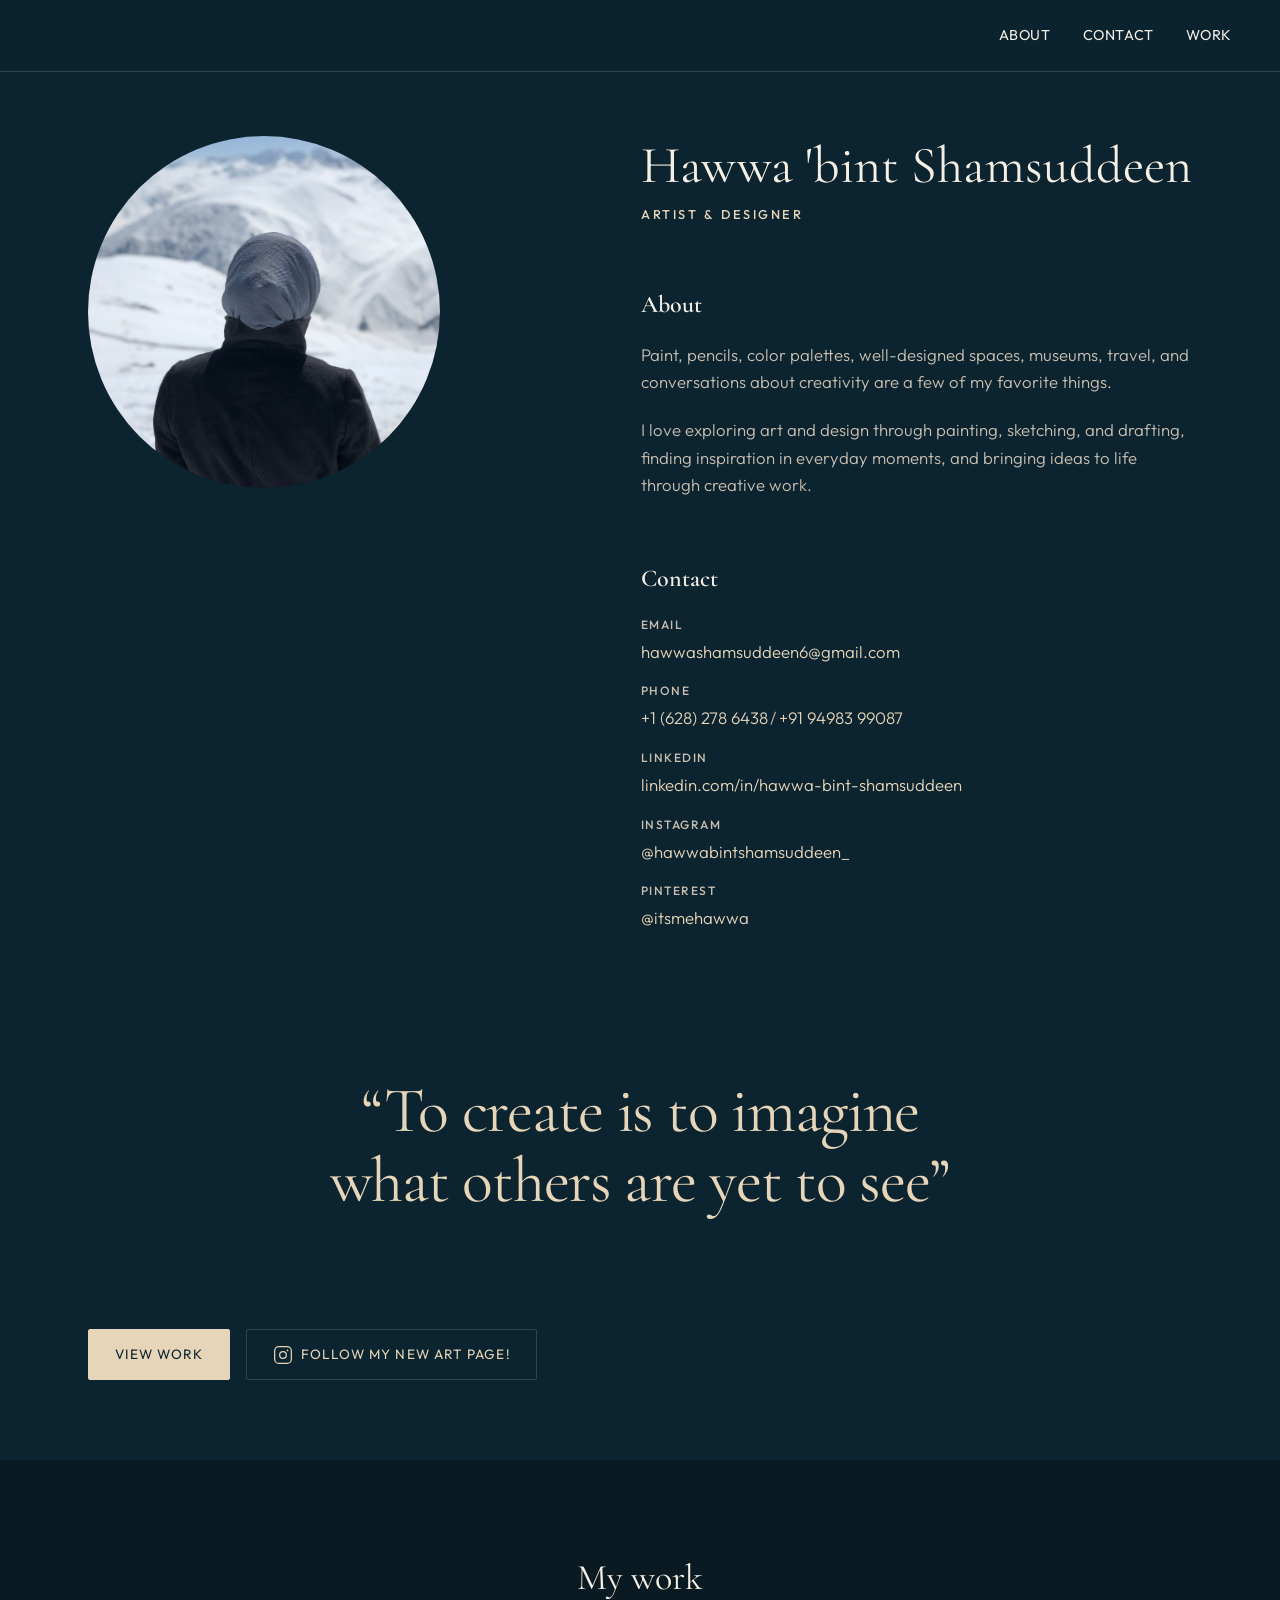
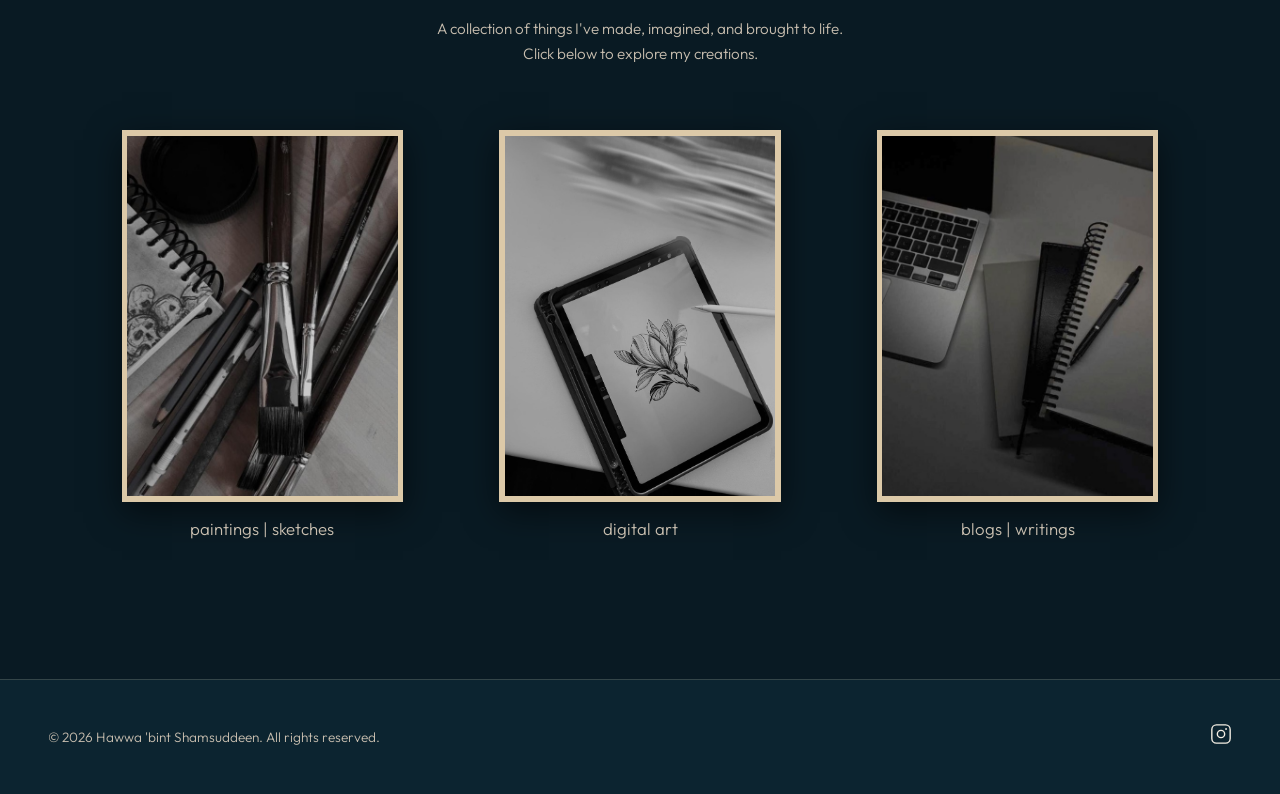
==== index.html @ 3f2b452b "Point the hero Instagram CTA to the new art page. Co-authored-by: Cursor <cursoragent@cursor.com>" ====
<!DOCTYPE html>
<html lang="en">
  <head>
    <meta charset="UTF-8" />
    <script>
      (function () {
        if (location.pathname.startsWith("/portfolio")) {
          var base = document.createElement("base");
          base.href = "/portfolio/";
          document.head.appendChild(base);
        }
      })();
    </script>
    <meta name="viewport" content="width=device-width, initial-scale=1.0" />
    <link rel="canonical" href="https://itsmehawwa.github.io/portfolio/" />
    <meta
      name="description"
      content="Portfolio of Hawwa 'bint Shamsuddeen — artist and designer. Paintings, illustration, and visual design."
    />
    <title>Hawwa 'bint Shamsuddeen — Artist & Designer</title>
    <link rel="preconnect" href="https://fonts.googleapis.com" />
    <link rel="preconnect" href="https://fonts.gstatic.com" crossorigin />
    <link
      href="https://fonts.googleapis.com/css2?family=Cormorant+Garamond:ital,wght@0,400;0,600;1,400&family=Outfit:wght@300;400;500&display=swap"
      rel="stylesheet"
    />
    <link rel="stylesheet" href="css/styles.css" />
  </head>
  <body>
    <header class="site-header">
      <a class="logo" href="#about" aria-hidden="true" tabindex="-1"
        >Hawwa&nbsp;'bint&nbsp;Shamsuddeen</a
      >
      <nav class="nav" aria-label="Main">
        <a href="#about">About</a>
        <a href="#contact">Contact</a>
        <a href="#work">Work</a>
      </nav>
      <button
        class="menu-toggle"
        type="button"
        aria-expanded="false"
        aria-controls="mobile-nav"
        aria-label="Open menu"
      >
        <span></span>
        <span></span>
      </button>
    </header>

    <nav id="mobile-nav" class="mobile-nav" hidden aria-label="Mobile">
      <a href="#about">About</a>
      <a href="#contact">Contact</a>
      <a href="#work">Work</a>
    </nav>

    <main>
      <section
        id="about"
        class="personal"
        aria-labelledby="personal-name"
      >
        <div class="personal-image">
          <img
            src="images/img_9225.jpg"
            alt="Portrait of Hawwa 'bint Shamsuddeen"
            width="500"
            height="600"
            loading="lazy"
          />
        </div>
        <div class="personal-details">
          <h2 id="personal-name">Hawwa&nbsp;'bint&nbsp;Shamsuddeen</h2>
          <p class="personal-label">Artist & Designer</p>

          <div class="personal-block">
            <h3 id="about-heading">About</h3>
            <p>
              Paint, pencils, color palettes, well-designed spaces, museums, travel,
              and conversations about creativity are a few of my favorite things.
            </p>
            <p>
              I love exploring art and design through painting, sketching, and drafting,
              finding inspiration in everyday moments, and bringing ideas to life
              through creative work.
            </p>
          </div>

          <div id="contact" class="personal-block personal-contact">
            <h3>Contact</h3>
            <ul class="contact-list">
              <li>
                <a class="contact-link" href="mailto:hawwashamsuddeen6@gmail.com">
                  <span class="contact-label">Email</span>
                  <span class="contact-value">hawwashamsuddeen6@gmail.com</span>
                </a>
              </li>
              <li class="contact-item--phones">
                <span class="contact-label">Phone</span>
                <span class="contact-phones">
                  <a class="contact-link" href="tel:+16282786438"
                    ><span class="contact-value">+1 (628) 278 6438</span></a
                  >
                  <span class="contact-sep" aria-hidden="true"> / </span>
                  <a class="contact-link" href="tel:+919498399087"
                    ><span class="contact-value">+91 94983 99087</span></a
                  >
                </span>
              </li>
              <li>
                <a
                  class="contact-link"
                  href="https://www.linkedin.com/in/hawwa-bint-shamsuddeen-a054aa353/"
                  target="_blank"
                  rel="noopener noreferrer"
                >
                  <span class="contact-label">LinkedIn</span>
                  <span class="contact-value"
                    >linkedin.com/in/hawwa-bint-shamsuddeen</span
                  >
                </a>
              </li>
              <li>
                <a
                  class="contact-link"
                  href="https://www.instagram.com/hawwabintshamsuddeen_/"
                  target="_blank"
                  rel="noopener noreferrer"
                >
                  <span class="contact-label">Instagram</span>
                  <span class="contact-value">@hawwabintshamsuddeen_</span>
                </a>
              </li>
              <li>
                <a
                  class="contact-link"
                  href="https://www.pinterest.com/itsmehawwa/"
                  target="_blank"
                  rel="noopener noreferrer"
                >
                  <span class="contact-label">Pinterest</span>
                  <span class="contact-value">@itsmehawwa</span>
                </a>
              </li>
            </ul>
          </div>
        </div>
      </section>

      <section class="hero" aria-labelledby="hero-heading">
        <h1 id="hero-heading">&ldquo;To create is to imagine<br />what others are yet to see&rdquo;</h1>
        <div class="hero-actions">
          <a class="btn btn-primary" href="#work">View work</a>
          <a
            class="btn btn-outline"
            href="https://www.instagram.com/artby_hawwa/"
            target="_blank"
            rel="noopener noreferrer"
          >
            <svg
              class="icon"
              width="20"
              height="20"
              viewBox="0 0 24 24"
              fill="none"
              stroke="currentColor"
              stroke-width="1.5"
              aria-hidden="true"
            >
              <rect x="2" y="2" width="20" height="20" rx="5" />
              <circle cx="12" cy="12" r="4" />
              <circle cx="17.5" cy="6.5" r="1" fill="currentColor" stroke="none" />
            </svg>
            Follow my new art page!
          </a>
        </div>
      </section>

      <section id="work" class="gallery-section gallery-section--polaroids" aria-labelledby="work-heading">
        <div class="section-header section-header--compact">
          <h2 id="work-heading">My work</h2>
          <p>
            A collection of things I've made, imagined, and brought to life. Click
            below to explore my creations.
          </p>
        </div>

        <div class="polaroids">
          <a class="polaroid polaroid-card" href="paintings-sketches.html" id="paintings">
            <div class="polaroid-frame">
              <div class="polaroid-photo">
                <img
                  src="images/paintings-sketches.jpg"
                  alt="Paintbrushes, pencils, and a sketchbook with skull drawings"
                  width="240"
                  height="320"
                  loading="lazy"
                />
              </div>
            </div>
            <p class="polaroid-label">paintings | sketches</p>
          </a>

          <a class="polaroid polaroid-card" href="digital-art.html" id="digital-art">
            <div class="polaroid-frame">
              <div class="polaroid-photo">
                <img
                  src="images/digital-art.jpg"
                  alt="Tablet showing a digital flower illustration with stylus"
                  width="240"
                  height="320"
                  loading="lazy"
                />
              </div>
            </div>
            <p class="polaroid-label">digital art</p>
          </a>

          <a class="polaroid polaroid-card" href="blogs.html" id="writings">
            <div class="polaroid-frame">
              <div class="polaroid-photo">
                <img
                  src="images/blogs-writings.jpg"
                  alt="Open notebook on desk with laptop and pen"
                  width="240"
                  height="320"
                  loading="lazy"
                />
              </div>
            </div>
            <p class="polaroid-label">blogs | writings</p>
          </a>
        </div>
      </section>
    </main>

    <footer class="site-footer">
      <p>© <span id="year"></span> Hawwa 'bint Shamsuddeen. All rights reserved.</p>
      <a
        href="https://www.instagram.com/hawwabintshamsuddeen_/"
        target="_blank"
        rel="noopener noreferrer"
        aria-label="Instagram"
      >
        <svg
          class="icon"
          width="22"
          height="22"
          viewBox="0 0 24 24"
          fill="none"
          stroke="currentColor"
          stroke-width="1.5"
          aria-hidden="true"
        >
          <rect x="2" y="2" width="20" height="20" rx="5" />
          <circle cx="12" cy="12" r="4" />
          <circle cx="17.5" cy="6.5" r="1" fill="currentColor" stroke="none" />
        </svg>
      </a>
    </footer>

    <dialog class="lightbox" id="lightbox" aria-labelledby="lightbox-title">
      <button class="lightbox-close" type="button" aria-label="Close">
        ×
      </button>
      <figure class="lightbox-figure">
        <img src="" alt="" id="lightbox-img" />
        <figcaption>
          <h3 id="lightbox-title"></h3>
          <p id="lightbox-medium"></p>
        </figcaption>
      </figure>
    </dialog>

    <script src="js/main.js"></script>
  </body>
</html>
---- css/styles.css ----
*,
*::before,
*::after {
  box-sizing: border-box;
}

:root {
  --bg: #0c2430;
  --bg-alt: #143241;
  --text: #f5efe4;
  --text-muted: #c9bfb0;
  --accent: #e6d5b8;
  --accent-hover: #f5ead6;
  --accent-on: #0c2430;
  --border: rgba(230, 213, 184, 0.18);
  --font-display: "Cormorant Garamond", Georgia, serif;
  --font-body: "Outfit", system-ui, sans-serif;
  --max-width: 1200px;
  --header-height: 72px;
  --polaroid-beige: #dcc9a8;
}

html {
  scroll-behavior: smooth;
}

body {
  margin: 0;
  font-family: var(--font-body);
  font-weight: 300;
  font-size: 1.05rem;
  line-height: 1.65;
  color: var(--text);
  background: var(--bg);
}

img {
  display: block;
  max-width: 100%;
  height: auto;
}

a {
  color: inherit;
  text-decoration: none;
}

code {
  font-size: 0.9em;
  padding: 0.15em 0.4em;
  background: var(--bg-alt);
  border-radius: 3px;
}

/* Header */

.site-header {
  position: sticky;
  top: 0;
  z-index: 100;
  display: flex;
  align-items: center;
  justify-content: space-between;
  height: var(--header-height);
  padding: 0 clamp(1.25rem, 4vw, 3rem);
  background: rgba(12, 36, 48, 0.92);
  backdrop-filter: blur(10px);
  border-bottom: 1px solid var(--border);
}

.logo {
  --logo-progress: 0;
  position: absolute;
  left: clamp(1.25rem, 4vw, 3rem);
  display: block;
  opacity: var(--logo-progress);
  filter: blur(calc((1 - var(--logo-progress)) * 8px));
  pointer-events: none;
  font-family: var(--font-display);
  font-size: clamp(0.8rem, 2vw, 1.05rem);
  font-weight: 600;
  letter-spacing: 0.02em;
  line-height: 1.2;
  white-space: nowrap;
  will-change: opacity, filter;
}

@media (prefers-reduced-motion: reduce) {
  .logo {
    filter: none;
    will-change: opacity;
  }
}

.nav {
  display: flex;
  gap: 2rem;
  margin-left: auto;
  font-size: 0.9rem;
  font-weight: 400;
  letter-spacing: 0.04em;
  text-transform: uppercase;
}

.nav a {
  position: relative;
  transition: color 0.2s;
}

.nav a:not(.nav-instagram)::after {
  content: "";
  position: absolute;
  left: 0;
  bottom: -4px;
  width: 100%;
  height: 1px;
  background: var(--accent);
  transform: scaleX(0);
  transform-origin: left;
  transition: transform 0.25s ease;
}

.nav a:not(.nav-instagram):hover::after,
.nav a:not(.nav-instagram):focus-visible::after {
  transform: scaleX(1);
}

.nav-instagram {
  color: var(--accent);
}

.menu-toggle {
  display: none;
  flex-direction: column;
  justify-content: center;
  gap: 6px;
  width: 40px;
  height: 40px;
  margin-left: auto;
  padding: 0;
  border: none;
  background: transparent;
  cursor: pointer;
}

.menu-toggle span {
  display: block;
  width: 22px;
  height: 1.5px;
  background: var(--text);
  transition: transform 0.2s, opacity 0.2s;
}

.mobile-nav {
  display: none;
  flex-direction: column;
  gap: 1.25rem;
  padding: 1.5rem clamp(1.25rem, 4vw, 3rem) 2rem;
  background: var(--bg);
  border-bottom: 1px solid var(--border);
  font-size: 1.1rem;
  letter-spacing: 0.06em;
  text-transform: uppercase;
}

.mobile-nav[hidden] {
  display: none;
}

.mobile-nav.is-open {
  display: flex;
}

/* Hero */

.hero {
  max-width: var(--max-width);
  margin: 0 auto;
  padding: clamp(2rem, 6vw, 4rem) clamp(1.25rem, 4vw, 3rem)
    clamp(3rem, 8vw, 5rem);
}

.hero-label {
  margin: 0 0 1rem;
  font-size: 0.8rem;
  font-weight: 500;
  letter-spacing: 0.2em;
  text-transform: uppercase;
  color: var(--accent);
}

.hero h1 {
  margin: 0 0 clamp(4.5rem, 12vw, 7rem);
  font-family: var(--font-display);
  font-size: clamp(2.25rem, 6.5vw, 4rem);
  font-weight: 400;
  line-height: 1.1;
  letter-spacing: -0.02em;
  text-align: center;
  color: var(--accent);
}

.hero-text {
  max-width: 32ch;
  margin: 0 0 2.5rem;
  color: var(--text-muted);
}

.hero-actions {
  display: flex;
  flex-wrap: wrap;
  gap: 1rem;
}

.btn {
  display: inline-flex;
  align-items: center;
  gap: 0.5rem;
  padding: 0.85rem 1.6rem;
  font-family: var(--font-body);
  font-size: 0.85rem;
  font-weight: 400;
  letter-spacing: 0.08em;
  text-transform: uppercase;
  border-radius: 2px;
  transition: background 0.2s, color 0.2s, border-color 0.2s;
}

.btn-primary {
  color: var(--accent-on);
  background: var(--accent);
  border: 1px solid var(--accent);
}

.btn-primary:hover,
.btn-primary:focus-visible {
  background: var(--accent-hover);
  border-color: var(--accent-hover);
}

.btn-outline {
  color: var(--accent);
  background: transparent;
  border: 1px solid var(--border);
}

.btn-outline:hover,
.btn-outline:focus-visible {
  color: var(--accent-hover);
  border-color: var(--accent);
}

.icon {
  flex-shrink: 0;
}

/* Gallery */

.gallery-section {
  padding: clamp(2rem, 5vw, 3rem) clamp(1.25rem, 4vw, 3rem);
  background: var(--bg-alt);
}

.gallery-section--polaroids {
  background: color-mix(in srgb, var(--bg) 72%, black);
  padding: clamp(3rem, 8vw, 5.5rem) clamp(1.5rem, 5vw, 4rem);
}

.section-header {
  max-width: var(--max-width);
  margin: 0 auto 2.5rem;
}

.section-header h2 {
  margin: 0 0 0.5rem;
  font-family: var(--font-display);
  font-size: clamp(2rem, 5vw, 3rem);
  font-weight: 400;
}

.section-header--compact {
  margin-bottom: 1.25rem;
}

.section-header--compact h2 {
  font-size: clamp(1.75rem, 4vw, 2.25rem);
}

.gallery-section--polaroids .section-header--compact {
  margin-bottom: clamp(2rem, 5vw, 3rem);
  text-align: center;
}

.gallery-section--polaroids .section-header--compact h2 {
  color: var(--text);
}

.gallery-section--polaroids .section-header p {
  margin: 0 auto;
  max-width: 42ch;
  text-align: center;
  font-size: 0.95rem;
  line-height: 1.65;
  color: var(--text-muted);
}

/* Polaroid row */

.polaroids {
  display: flex;
  justify-content: center;
  align-items: flex-start;
  gap: clamp(2.5rem, 8vw, 6rem);
  max-width: var(--max-width);
  margin: 0 auto;
  padding: 1rem 2rem 2rem;
}

.polaroid {
  display: flex;
  flex-direction: column;
  align-items: center;
  flex: 0 1 clamp(14rem, 22vw, 20rem);
  max-width: 20rem;
  transform: none;
}

.polaroid-frame {
  width: 100%;
  padding: 0.35rem;
  background-color: var(--polaroid-beige);
  opacity: 1;
  box-shadow: 0 10px 32px rgba(0, 0, 0, 0.55);
  transform: none;
}

.polaroid-photo {
  display: block;
  width: 100%;
  aspect-ratio: 3 / 4;
  padding: 0;
  border: none;
  background: #111;
  cursor: zoom-in;
  overflow: hidden;
}

.polaroid-photo--link {
  cursor: pointer;
}

.polaroid-photo img {
  width: 100%;
  height: 100%;
  object-fit: cover;
  object-position: center;
  transform: none;
  transition: transform 0.35s ease;
}

.polaroid-photo:hover img,
.polaroid-photo:focus-visible img {
  transform: scale(1.04);
}

.polaroid-label {
  width: 100%;
  margin: 0.85rem 0 0;
  min-height: 2.6em;
  font-family: var(--font-body);
  font-size: 1.05rem;
  font-weight: 300;
  letter-spacing: normal;
  text-align: center;
  color: var(--text-muted);
  line-height: 1.65;
}

.polaroid-card {
  text-decoration: none;
  color: inherit;
  cursor: pointer;
  transition: transform 0.25s ease;
}

.polaroid-card:hover,
.polaroid-card:focus-visible {
  transform: translateY(-4px);
}

.polaroid-card .polaroid-photo {
  cursor: inherit;
}

.polaroid-card:focus-visible {
  outline: 2px solid var(--accent);
  outline-offset: 4px;
}

.logo--static {
  --logo-progress: 1;
  opacity: 1;
  filter: none;
  pointer-events: auto;
}

/* Category gallery pages */

.category-page {
  padding: clamp(2rem, 5vw, 3.5rem) clamp(1.25rem, 4vw, 3rem)
    clamp(4rem, 8vw, 6rem);
  background: color-mix(in srgb, var(--bg) 72%, black);
  min-height: calc(100vh - var(--header-height));
}

.category-page-inner {
  max-width: var(--max-width);
  margin: 0 auto;
}

.back-link {
  display: inline-flex;
  align-items: center;
  gap: 0.4rem;
  margin-bottom: clamp(1.5rem, 4vw, 2.5rem);
  font-size: 0.85rem;
  font-weight: 400;
  letter-spacing: 0.06em;
  text-transform: uppercase;
  color: var(--accent);
  transition: color 0.2s;
}

.back-link:hover,
.back-link:focus-visible {
  color: var(--accent-hover);
}

.category-header {
  margin-bottom: clamp(2rem, 5vw, 3rem);
}

.category-header h1 {
  margin: 0 0 0.75rem;
  font-family: var(--font-display);
  font-size: clamp(2rem, 5vw, 3rem);
  font-weight: 400;
}

.category-header p {
  margin: 0;
  max-width: 55ch;
  color: var(--text-muted);
}

.project-gallery {
  display: grid;
  grid-template-columns: repeat(auto-fill, minmax(min(100%, 260px), 1fr));
  gap: clamp(1.25rem, 3vw, 2rem);
}

.project-card {
  display: flex;
  flex-direction: column;
  gap: 0.75rem;
}

.project-card .gallery-trigger img {
  aspect-ratio: 4 / 5;
}

.writing-gallery {
  display: grid;
  grid-template-columns: repeat(auto-fill, minmax(min(100%, 300px), 1fr));
  gap: clamp(1.25rem, 3vw, 2rem);
}

.writing-project {
  display: flex;
  flex-direction: column;
  gap: 0.85rem;
  padding: 1rem;
  border: 1px solid var(--border);
  border-radius: 2px;
  background: var(--bg);
  text-decoration: none;
  color: inherit;
  transition: border-color 0.2s, transform 0.2s;
}

.writing-project:hover,
.writing-project:focus-visible {
  border-color: var(--accent);
  transform: translateY(-2px);
}

.writing-project-thumb {
  display: block;
  overflow: hidden;
  border-radius: 2px;
}

.writing-project-thumb img {
  width: 100%;
  aspect-ratio: 16 / 9;
  object-fit: cover;
  transition: transform 0.35s ease;
}

.writing-project:hover .writing-project-thumb img,
.writing-project:focus-visible .writing-project-thumb img {
  transform: scale(1.03);
}

.writing-project-meta {
  font-size: 0.75rem;
  font-weight: 500;
  letter-spacing: 0.12em;
  text-transform: uppercase;
  color: var(--accent);
}

.writing-project h2 {
  margin: 0;
  font-family: var(--font-display);
  font-size: 1.35rem;
  font-weight: 600;
  line-height: 1.25;
}

.writing-project p {
  margin: 0;
  font-size: 0.95rem;
  color: var(--text-muted);
  line-height: 1.55;
}

.gallery {
  display: grid;
  grid-template-columns: repeat(12, 1fr);
  gap: clamp(1rem, 2vw, 1.5rem);
  max-width: var(--max-width);
  margin: 0 auto;
}

.gallery-item {
  grid-column: span 4;
  display: flex;
  flex-direction: column;
  gap: 0.75rem;
}

.gallery-item--tall {
  grid-column: span 4;
}

.gallery-item--wide {
  grid-column: span 8;
}

.gallery-trigger {
  display: block;
  width: 100%;
  padding: 0;
  border: none;
  background: none;
  cursor: zoom-in;
  overflow: hidden;
  border-radius: 2px;
}

.gallery-trigger img {
  width: 100%;
  height: 100%;
  object-fit: cover;
  aspect-ratio: 4 / 5;
  transition: transform 0.5s ease;
}

.gallery-item--wide .gallery-trigger img {
  aspect-ratio: 16 / 9;
}

.gallery-item:not(.gallery-item--wide) .gallery-trigger img {
  aspect-ratio: 4 / 5;
}

.gallery-trigger:hover img,
.gallery-trigger:focus-visible img {
  transform: scale(1.03);
}

.gallery-caption h3,
.gallery-caption h4 {
  margin: 0;
  font-family: var(--font-display);
  font-size: 1.25rem;
  font-weight: 600;
}

.gallery-caption span {
  font-size: 0.85rem;
  color: var(--text-muted);
}

/* Personal details */

.personal {
  display: grid;
  grid-template-columns: 1fr 1fr;
  gap: clamp(2rem, 6vw, 4rem);
  align-items: start;
  max-width: var(--max-width);
  margin: 0 auto;
  padding: clamp(2.5rem, 6vw, 4rem) clamp(1.25rem, 4vw, 3rem)
    clamp(3rem, 8vw, 5rem);
  scroll-margin-top: var(--header-height);
}

.personal-image {
  position: sticky;
  top: calc(var(--header-height) + 1.5rem);
}

.personal-image img {
  width: min(100%, 22rem);
  aspect-ratio: 1 / 1;
  border-radius: 50%;
  object-fit: cover;
}

.personal-details {
  --personal-section-gap: 3.75rem;
}

.personal-label {
  margin: 0 0 var(--personal-section-gap);
  font-size: 0.8rem;
  font-weight: 500;
  letter-spacing: 0.2em;
  text-transform: uppercase;
  color: var(--accent);
}

.personal-details h2 {
  margin: 0 0 0.5rem;
  font-family: var(--font-display);
  font-size: clamp(1.35rem, 4.5vw, 3.25rem);
  font-weight: 400;
  line-height: 1.15;
  text-align: left;
  hyphens: none;
}

@media (min-width: 520px) {
  .personal-details h2 {
    white-space: nowrap;
  }
}

.personal-block {
  margin-bottom: 2.5rem;
}

.personal-block:not(:last-child) {
  margin-bottom: var(--personal-section-gap);
}

.personal-block:last-child {
  margin-bottom: 0;
}

.personal-block h3 {
  margin: 0 0 1rem;
  font-family: var(--font-display);
  font-size: 1.5rem;
  font-weight: 600;
}

.personal-block p {
  margin: 0 0 1.25rem;
  color: var(--text-muted);
}

.personal-block p:last-child {
  margin-bottom: 0;
}

.contact-list {
  list-style: none;
  margin: 0;
  padding: 0;
  display: flex;
  flex-direction: column;
  gap: 1rem;
}

.contact-list li {
  display: grid;
  gap: 0.2rem;
}

.contact-item--phones {
  gap: 0.35rem;
}

.contact-link {
  display: grid;
  gap: 0.2rem;
  font-size: 1.05rem;
  color: var(--accent);
  transition: color 0.2s;
}

.contact-link:hover,
.contact-link:focus-visible {
  color: var(--accent-hover);
}

.contact-label {
  font-size: 0.75rem;
  font-weight: 500;
  letter-spacing: 0.12em;
  text-transform: uppercase;
  color: var(--text-muted);
}

.contact-link:hover .contact-label,
.contact-link:focus-visible .contact-label {
  color: var(--text-muted);
}

.contact-value {
  font-size: 1.05rem;
}

.contact-phones {
  display: flex;
  flex-wrap: wrap;
  align-items: baseline;
  gap: 0.15rem;
}

.contact-phones .contact-link {
  display: inline;
}

.contact-sep {
  color: var(--text-muted);
}

#contact {
  scroll-margin-top: var(--header-height);
}

#work {
  scroll-margin-top: var(--header-height);
}

/* Footer */

.site-footer {
  display: flex;
  align-items: center;
  justify-content: space-between;
  padding: 2rem clamp(1.25rem, 4vw, 3rem);
  border-top: 1px solid var(--border);
  font-size: 0.85rem;
  color: var(--text-muted);
}

.site-footer a {
  color: var(--text);
  transition: color 0.2s;
}

.site-footer a:hover,
.site-footer a:focus-visible {
  color: var(--accent);
}

/* Lightbox */

.lightbox {
  width: min(92vw, 900px);
  max-height: 90vh;
  padding: 0;
  border: none;
  border-radius: 4px;
  background: var(--bg);
  box-shadow: 0 24px 80px rgba(0, 0, 0, 0.25);
}

.lightbox::backdrop {
  background: rgba(6, 18, 24, 0.85);
}

.lightbox-close {
  position: absolute;
  top: 0.75rem;
  right: 0.75rem;
  z-index: 1;
  width: 40px;
  height: 40px;
  border: none;
  background: rgba(20, 50, 65, 0.95);
  font-size: 1.5rem;
  line-height: 1;
  color: var(--text);
  cursor: pointer;
  border-radius: 50%;
}

.lightbox-figure {
  margin: 0;
}

.lightbox-figure img {
  width: 100%;
  max-height: 75vh;
  object-fit: contain;
  background: #111;
}

.lightbox-figure figcaption {
  padding: 1.25rem 1.5rem 1.5rem;
}

.lightbox-figure h3 {
  margin: 0 0 0.25rem;
  font-family: var(--font-display);
  font-size: 1.5rem;
  font-weight: 600;
}

.lightbox-figure p {
  margin: 0;
  font-size: 0.9rem;
  color: var(--text-muted);
}

/* Responsive */

@media (max-width: 900px) {
  .gallery-item,
  .gallery-item--tall,
  .gallery-item--wide {
    grid-column: span 6;
  }
}

@media (max-width: 640px) {
  .nav {
    display: none;
  }

  .menu-toggle {
    display: flex;
  }

  .menu-toggle[aria-expanded="true"] span:first-child {
    transform: translateY(3.75px) rotate(45deg);
  }

  .menu-toggle[aria-expanded="true"] span:last-child {
    transform: translateY(-3.75px) rotate(-45deg);
  }

  .gallery-item,
  .gallery-item--tall,
  .gallery-item--wide {
    grid-column: span 12;
  }

  .personal {
    grid-template-columns: 1fr;
  }

  .personal-image {
    position: static;
    order: -1;
  }

  .polaroids {
    flex-wrap: wrap;
    justify-content: center;
    gap: 2.5rem;
    padding: 1rem 0.5rem 1.5rem;
  }

  .polaroid {
    flex: 0 1 16rem;
    max-width: 16rem;
    transform: none;
  }
}

@media (prefers-reduced-motion: reduce) {
  html {
    scroll-behavior: auto;
  }

  .polaroid-card:hover,
  .polaroid-card:focus-visible {
    transform: none;
  }

  .gallery-trigger img {
    transition: none;
  }
}
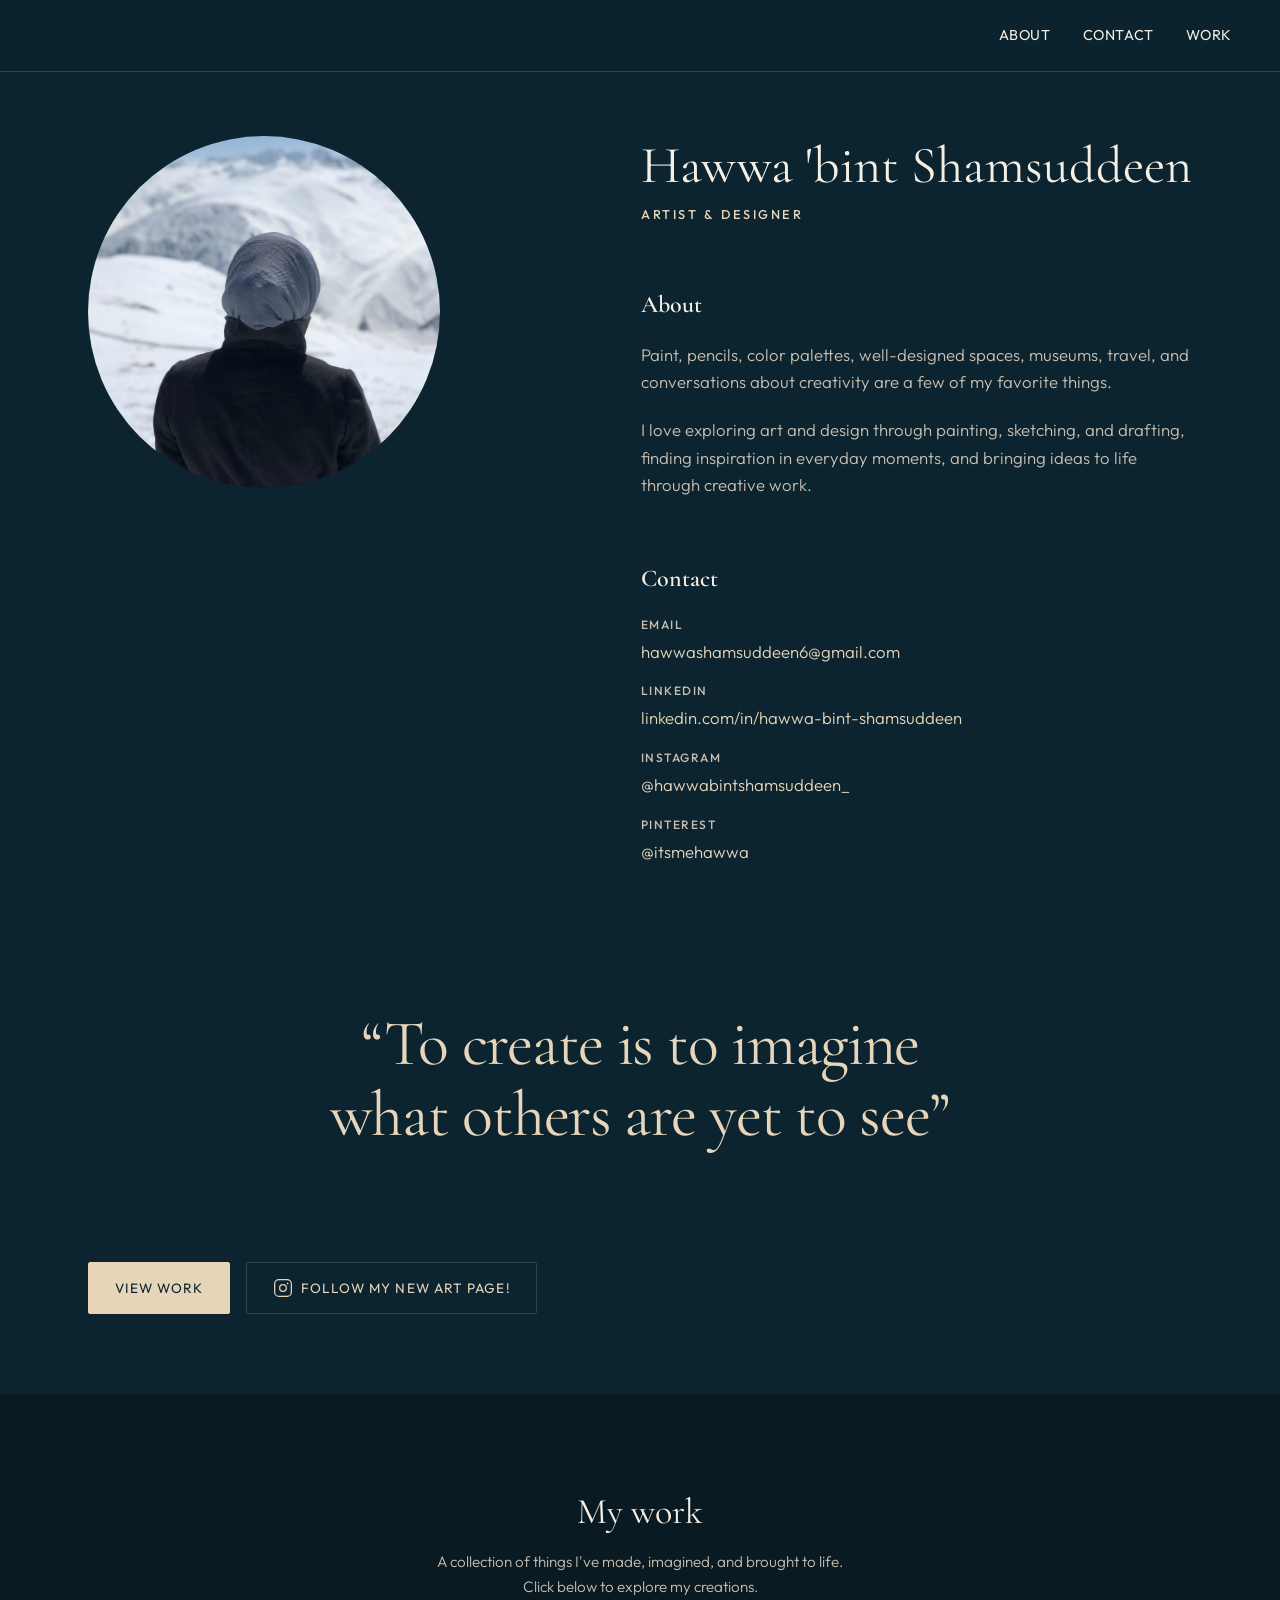
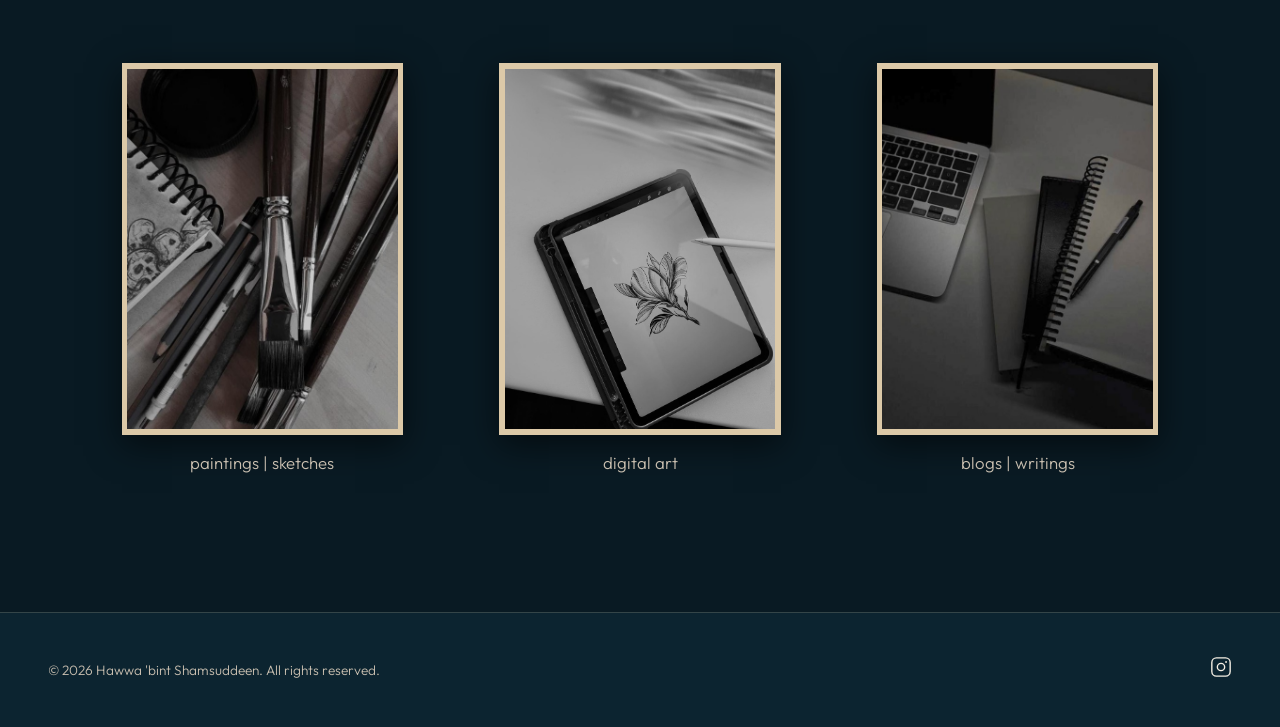
==== commit 0d89422c: "Remove phone numbers from the contact section. Co-authored-by: Cursor <cursoragent@cursor.com>" ====
--- a/index.html
+++ b/index.html
@@ -24,6 +24,10 @@
       href="https://fonts.googleapis.com/css2?family=Cormorant+Garamond:ital,wght@0,400;0,600;1,400&family=Outfit:wght@300;400;500&display=swap"
       rel="stylesheet"
     />
+    <link rel="icon" type="image/png" href="images/profile-icon-32.png" sizes="32x32" />
+    <link rel="icon" type="image/png" href="images/profile-icon-64.png" sizes="64x64" />
+    <link rel="shortcut icon" href="profile-icon.ico" />
+    <link rel="apple-touch-icon" href="images/profile-icon-180.png" />
     <link rel="stylesheet" href="css/styles.css" />
   </head>
   <body>
@@ -94,18 +98,6 @@
                   <span class="contact-label">Email</span>
                   <span class="contact-value">hawwashamsuddeen6@gmail.com</span>
                 </a>
-              </li>
-              <li class="contact-item--phones">
-                <span class="contact-label">Phone</span>
-                <span class="contact-phones">
-                  <a class="contact-link" href="tel:+16282786438"
-                    ><span class="contact-value">+1 (628) 278 6438</span></a
-                  >
-                  <span class="contact-sep" aria-hidden="true"> / </span>
-                  <a class="contact-link" href="tel:+919498399087"
-                    ><span class="contact-value">+91 94983 99087</span></a
-                  >
-                </span>
               </li>
               <li>
                 <a
